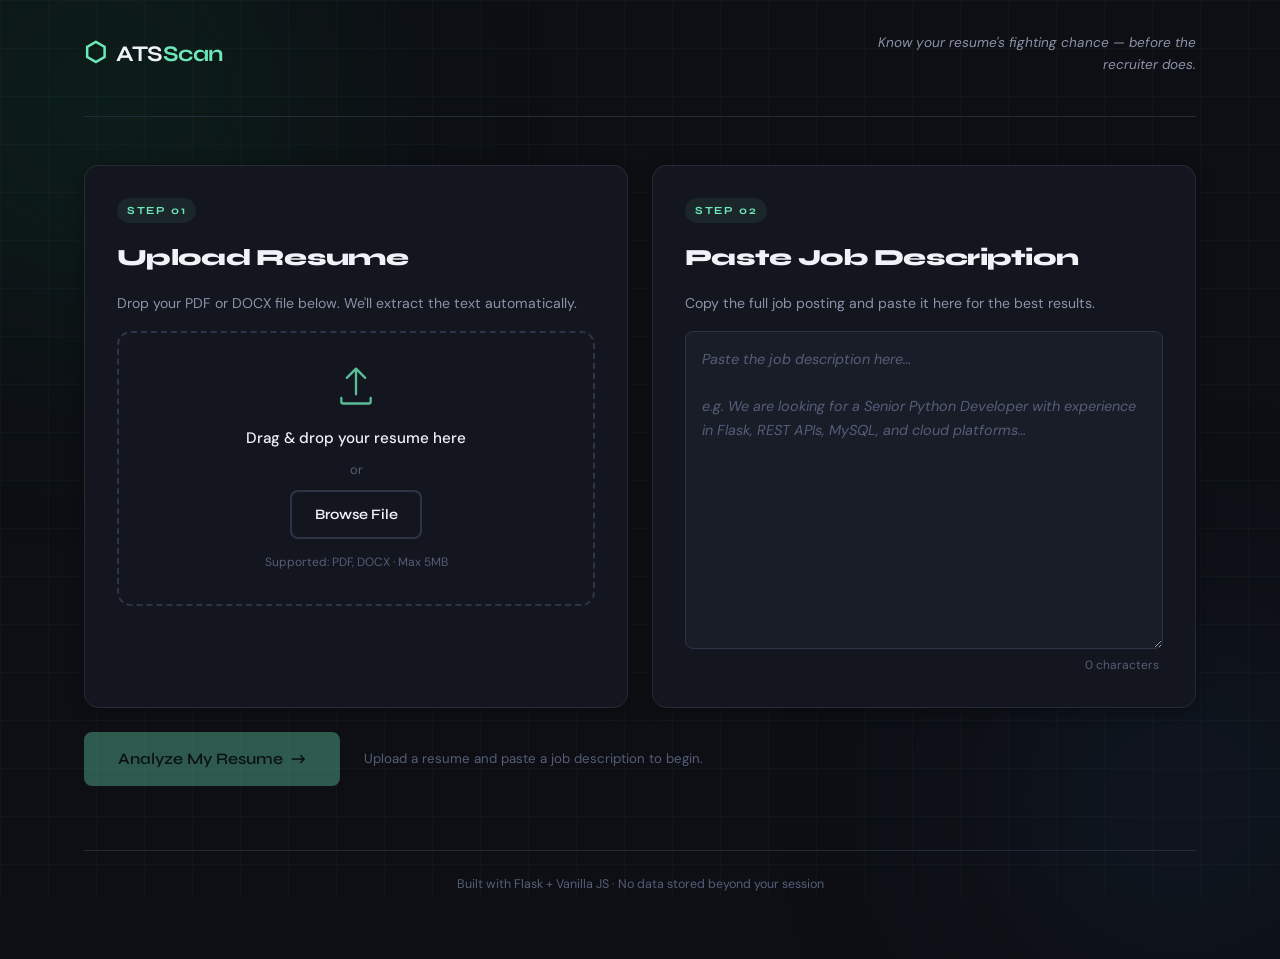
==== frontend/index.html @ 2d6830f8 "to make work now" ====
<!DOCTYPE html>
<html lang="en">
<head>
  <meta charset="UTF-8" />
  <meta name="viewport" content="width=device-width, initial-scale=1.0" />
  <title>ATS Resume Scanner</title>
  <link rel="preconnect" href="https://fonts.googleapis.com" />
  <link rel="preconnect" href="https://fonts.gstatic.com" crossorigin />
  <link href="https://fonts.googleapis.com/css2?family=Syne:wght@400;600;700;800&family=DM+Sans:ital,opsz,wght@0,9..40,300;0,9..40,400;0,9..40,500;1,9..40,300&display=swap" rel="stylesheet" />
  <link rel="stylesheet" href="css/style.css" />
</head>
<body>

  <!-- Background decoration -->
  <div class="bg-grid"></div>
  <div class="bg-blob blob-1"></div>
  <div class="bg-blob blob-2"></div>

  <div class="app-wrapper">

    <!-- Header -->
    <header class="site-header">
      <div class="logo">
        <span class="logo-icon">⬡</span>
        <span class="logo-text">ATS<strong>Scan</strong></span>
      </div>
      <p class="tagline">Know your resume's fighting chance — before the recruiter does.</p>
    </header>

    <!-- Main content -->
    <main class="main-grid">

      <!-- Left column: Upload -->
      <section class="card card--upload" id="upload-section">
        <div class="card-label">STEP 01</div>
        <h2 class="card-title">Upload Resume</h2>
        <p class="card-desc">Drop your PDF or DOCX file below. We'll extract the text automatically.</p>

        <div class="drop-zone" id="drop-zone">
          <div class="drop-icon">
            <svg viewBox="0 0 48 48" fill="none" xmlns="http://www.w3.org/2000/svg">
              <path d="M24 4L24 32M24 4L14 14M24 4L34 14" stroke="currentColor" stroke-width="2.5" stroke-linecap="round" stroke-linejoin="round"/>
              <path d="M8 36V40C8 41.1 8.9 42 10 42H38C39.1 42 40 41.1 40 40V36" stroke="currentColor" stroke-width="2.5" stroke-linecap="round"/>
            </svg>
          </div>
          <p class="drop-label">Drag &amp; drop your resume here</p>
          <p class="drop-sub">or</p>
          <label class="btn btn--outline" for="resume-file">Browse File</label>
          <input type="file" id="resume-file" accept=".pdf,.docx" hidden />
          <p class="drop-formats">Supported: PDF, DOCX · Max 5MB</p>
        </div>

        <div class="file-preview hidden" id="file-preview">
          <span class="file-icon">📄</span>
          <span class="file-name" id="file-name-display"></span>
          <button class="remove-file" id="remove-file" title="Remove file">✕</button>
        </div>

        <div class="upload-status hidden" id="upload-status">
          <div class="status-bar">
            <div class="status-fill" id="status-fill"></div>
          </div>
          <p class="status-text" id="status-text">Uploading…</p>
        </div>

        <div class="upload-success hidden" id="upload-success">
          <span class="success-badge">✓ Resume parsed successfully</span>
          <span class="resume-id-tag" id="resume-id-tag"></span>
        </div>
      </section>

      <!-- Right column: Job Description -->
      <section class="card card--jd" id="jd-section">
        <div class="card-label">STEP 02</div>
        <h2 class="card-title">Paste Job Description</h2>
        <p class="card-desc">Copy the full job posting and paste it here for the best results.</p>

        <div class="textarea-wrapper">
          <textarea
            id="job-description"
            class="jd-textarea"
            placeholder="Paste the job description here…&#10;&#10;e.g. We are looking for a Senior Python Developer with experience in Flask, REST APIs, MySQL, and cloud platforms…"
            rows="12"
          ></textarea>
          <div class="char-counter"><span id="char-count">0</span> characters</div>
        </div>
      </section>

      <!-- CTA row -->
      <div class="cta-row">
        <button class="btn btn--primary btn--large" id="analyze-btn" disabled>
          <span class="btn-text">Analyze My Resume</span>
          <span class="btn-arrow">→</span>
        </button>
        <p class="cta-hint" id="cta-hint">Upload a resume and paste a job description to begin.</p>
      </div>

    </main>

    <!-- Error toast -->
    <div class="toast toast--error hidden" id="error-toast">
      <span class="toast-icon">⚠</span>
      <span class="toast-msg" id="toast-msg">Something went wrong.</span>
      <button class="toast-close" id="toast-close">✕</button>
    </div>

    <footer class="site-footer">
      <p>Built with Flask + Vanilla JS · No data stored beyond your session</p>
    </footer>
  </div>

  <script src="js/upload.js"></script>
  <script src="js/ats_score.js"></script>
</body>
</html>
---- frontend/css/style.css ----
/* =========================================================
   ATS Scanner — style.css
   Design: Dark industrial-editorial with sharp accents
   Fonts: Syne (display) + DM Sans (body)
   ========================================================= */

/* ── Variables ─────────────────────────────────────────── */
:root {
  --bg:           #0d0f14;
  --bg-card:      #13161e;
  --bg-card-alt:  #191d28;
  --border:       #252a38;
  --border-light: #2e3447;

  --accent:       #6ee7b7;   /* emerald-300 */
  --accent-dim:   #34d399;
  --danger:       #f87171;
  --warn:         #fbbf24;

  --text-primary: #f0f2f8;
  --text-secondary:#8b93aa;
  --text-muted:   #555e78;

  --font-display: 'Syne', sans-serif;
  --font-body:    'DM Sans', sans-serif;

  --radius:       14px;
  --radius-sm:    8px;
  --radius-pill:  999px;

  --shadow:       0 4px 32px rgba(0,0,0,.45);
  --shadow-card:  0 2px 16px rgba(0,0,0,.35);
}

/* ── Reset ─────────────────────────────────────────────── */
*, *::before, *::after { box-sizing: border-box; margin: 0; padding: 0; }
html { font-size: 16px; scroll-behavior: smooth; }
body {
  font-family: var(--font-body);
  background: var(--bg);
  color: var(--text-primary);
  min-height: 100vh;
  overflow-x: hidden;
  line-height: 1.6;
}

/* ── Background decorations ─────────────────────────────── */
.bg-grid {
  position: fixed; inset: 0; z-index: 0; pointer-events: none;
  background-image:
    linear-gradient(rgba(110,231,183,.03) 1px, transparent 1px),
    linear-gradient(90deg, rgba(110,231,183,.03) 1px, transparent 1px);
  background-size: 48px 48px;
}
.bg-blob {
  position: fixed; border-radius: 50%; filter: blur(120px);
  pointer-events: none; z-index: 0; opacity: .35;
}
.blob-1 {
  width: 600px; height: 600px;
  top: -200px; left: -200px;
  background: radial-gradient(circle, #0d5c38 0%, transparent 70%);
}
.blob-2 {
  width: 500px; height: 500px;
  bottom: -150px; right: -150px;
  background: radial-gradient(circle, #1e3a5f 0%, transparent 70%);
}

/* ── Layout wrapper ─────────────────────────────────────── */
.app-wrapper {
  position: relative; z-index: 1;
  max-width: 1160px;
  margin: 0 auto;
  padding: 2rem 1.5rem 4rem;
}

/* ── Header ─────────────────────────────────────────────── */
.site-header {
  display: flex; align-items: center; gap: 1.5rem;
  padding-bottom: 2.5rem;
  border-bottom: 1px solid var(--border);
  margin-bottom: 3rem;
  flex-wrap: wrap;
}
.logo {
  display: flex; align-items: center; gap: .6rem;
  font-family: var(--font-display);
  font-size: 1.4rem; font-weight: 700;
  letter-spacing: -.02em;
}
.logo-icon { font-size: 1.6rem; color: var(--accent); }
.logo-text strong { color: var(--accent); }
.tagline {
  font-size: .85rem; color: var(--text-secondary);
  font-style: italic; margin-left: auto;
  max-width: 320px; text-align: right;
}

/* ── Main grid ───────────────────────────────────────────── */
.main-grid {
  display: grid;
  grid-template-columns: 1fr 1fr;
  grid-template-rows: auto auto;
  gap: 1.5rem;
}

/* ── Cards ───────────────────────────────────────────────── */
.card {
  background: var(--bg-card);
  border: 1px solid var(--border);
  border-radius: var(--radius);
  padding: 2rem;
  box-shadow: var(--shadow-card);
  display: flex; flex-direction: column; gap: 1rem;
  transition: border-color .25s;
}
.card:hover { border-color: var(--border-light); }

.card-label {
  font-family: var(--font-display);
  font-size: .68rem; font-weight: 700;
  letter-spacing: .14em;
  color: var(--accent);
  background: rgba(110,231,183,.08);
  display: inline-block;
  padding: .25rem .65rem;
  border-radius: var(--radius-pill);
  width: fit-content;
}
.card-title {
  font-family: var(--font-display);
  font-size: 1.45rem; font-weight: 800;
  color: var(--text-primary);
  letter-spacing: -.03em;
}
.card-desc { font-size: .88rem; color: var(--text-secondary); }

/* ── Drop zone ──────────────────────────────────────────── */
.drop-zone {
  border: 2px dashed var(--border-light);
  border-radius: var(--radius);
  padding: 2rem 1rem;
  text-align: center;
  cursor: pointer;
  transition: border-color .2s, background .2s;
  display: flex; flex-direction: column; align-items: center; gap: .6rem;
}
.drop-zone:hover,
.drop-zone.drag-over {
  border-color: var(--accent);
  background: rgba(110,231,183,.04);
}
.drop-icon { color: var(--accent); width: 44px; opacity: .8; }
.drop-icon svg { width: 100%; height: auto; }
.drop-label { font-weight: 500; font-size: .95rem; }
.drop-sub { font-size: .8rem; color: var(--text-muted); }
.drop-formats { font-size: .75rem; color: var(--text-muted); margin-top: .25rem; }

/* ── File preview ───────────────────────────────────────── */
.file-preview {
  display: flex; align-items: center; gap: .75rem;
  background: var(--bg-card-alt);
  border: 1px solid var(--border-light);
  border-radius: var(--radius-sm);
  padding: .75rem 1rem;
  font-size: .88rem;
}
.file-icon { font-size: 1.2rem; }
.file-name { flex: 1; word-break: break-all; }
.remove-file {
  background: none; border: none; color: var(--text-muted);
  cursor: pointer; font-size: 1rem;
  transition: color .15s;
}
.remove-file:hover { color: var(--danger); }

/* ── Upload status bar ──────────────────────────────────── */
.upload-status { display: flex; flex-direction: column; gap: .5rem; }
.status-bar {
  width: 100%; height: 5px;
  background: var(--border); border-radius: 99px; overflow: hidden;
}
.status-fill {
  height: 100%;
  background: linear-gradient(90deg, var(--accent), var(--accent-dim));
  border-radius: 99px;
  width: 0;
  transition: width .4s ease;
}
.status-text { font-size: .82rem; color: var(--text-secondary); }

/* ── Upload success ─────────────────────────────────────── */
.upload-success {
  display: flex; align-items: center; gap: .75rem; flex-wrap: wrap;
}
.success-badge {
  background: rgba(110,231,183,.12);
  color: var(--accent);
  border: 1px solid rgba(110,231,183,.25);
  border-radius: var(--radius-pill);
  padding: .3rem .8rem;
  font-size: .82rem; font-weight: 600;
}
.resume-id-tag {
  font-size: .78rem; color: var(--text-muted);
  font-family: monospace;
}

/* ── Textarea ───────────────────────────────────────────── */
.textarea-wrapper { position: relative; display: flex; flex-direction: column; gap: .4rem; }
.jd-textarea {
  width: 100%; resize: vertical;
  background: var(--bg-card-alt);
  border: 1px solid var(--border-light);
  border-radius: var(--radius-sm);
  color: var(--text-primary);
  font-family: var(--font-body);
  font-size: .9rem; line-height: 1.65;
  padding: 1rem;
  transition: border-color .2s;
  min-height: 200px;
}
.jd-textarea::placeholder { color: var(--text-muted); font-style: italic; }
.jd-textarea:focus { outline: none; border-color: var(--accent); }
.char-counter {
  font-size: .75rem; color: var(--text-muted);
  text-align: right; padding-right: .25rem;
}

/* ── CTA row ────────────────────────────────────────────── */
.cta-row {
  grid-column: 1 / -1;
  display: flex; align-items: center; gap: 1.5rem;
  flex-wrap: wrap;
}
.cta-hint { font-size: .83rem; color: var(--text-muted); }

/* ── Buttons ────────────────────────────────────────────── */
.btn {
  display: inline-flex; align-items: center; gap: .5rem;
  padding: .7rem 1.4rem;
  border-radius: var(--radius-sm);
  font-family: var(--font-display);
  font-size: .9rem; font-weight: 600;
  cursor: pointer; text-decoration: none;
  border: 2px solid transparent;
  transition: all .2s;
  white-space: nowrap;
}
.btn--primary {
  background: var(--accent);
  color: #0a1a12;
  border-color: var(--accent);
}
.btn--primary:hover:not(:disabled) {
  background: var(--accent-dim);
  border-color: var(--accent-dim);
  transform: translateY(-1px);
  box-shadow: 0 6px 20px rgba(110,231,183,.3);
}
.btn--primary:disabled {
  opacity: .35; cursor: not-allowed; transform: none; box-shadow: none;
}
.btn--outline {
  background: transparent;
  color: var(--text-primary);
  border-color: var(--border-light);
}
.btn--outline:hover {
  border-color: var(--accent);
  color: var(--accent);
}
.btn--large { padding: .9rem 2rem; font-size: 1rem; }
.btn--sm    { padding: .4rem .9rem; font-size: .8rem; }
.btn-arrow  { font-size: 1.1rem; transition: transform .2s; }
.btn--primary:hover .btn-arrow { transform: translateX(4px); }

/* ── Toast ──────────────────────────────────────────────── */
.toast {
  position: fixed; bottom: 2rem; left: 50%; transform: translateX(-50%);
  display: flex; align-items: center; gap: .75rem;
  padding: .85rem 1.25rem;
  border-radius: var(--radius-sm);
  font-size: .88rem; font-weight: 500;
  box-shadow: var(--shadow);
  z-index: 999;
  min-width: 280px; max-width: 480px;
  animation: slideUp .25s ease;
}
.toast--error {
  background: #2a1111;
  border: 1px solid #7f2020;
  color: var(--danger);
}
.toast-icon { font-size: 1rem; }
.toast-msg  { flex: 1; }
.toast-close {
  background: none; border: none; color: inherit;
  cursor: pointer; opacity: .6; font-size: .9rem;
}
.toast-close:hover { opacity: 1; }

/* ── Footer ─────────────────────────────────────────────── */
.site-footer {
  margin-top: 4rem; padding-top: 1.5rem;
  border-top: 1px solid var(--border);
  text-align: center;
  font-size: .78rem; color: var(--text-muted);
}

/* ── Utilities ──────────────────────────────────────────── */
.hidden { display: none !important; }

@keyframes slideUp {
  from { opacity: 0; transform: translateX(-50%) translateY(12px); }
  to   { opacity: 1; transform: translateX(-50%) translateY(0); }
}
@keyframes fadeIn {
  from { opacity: 0; transform: translateY(10px); }
  to   { opacity: 1; transform: translateY(0); }
}

/* ═══════════════════════════════════════════════════════════
   RESULTS PAGE
   ═══════════════════════════════════════════════════════════ */

/* Loading spinner */
.result-loading {
  display: flex; flex-direction: column; align-items: center;
  justify-content: center; gap: 1.25rem;
  min-height: 40vh;
  color: var(--text-secondary);
  font-size: .95rem;
}
.spinner {
  width: 44px; height: 44px;
  border: 3px solid var(--border-light);
  border-top-color: var(--accent);
  border-radius: 50%;
  animation: spin .7s linear infinite;
}
@keyframes spin { to { transform: rotate(360deg); } }

/* Error state */
.result-error {
  display: flex; flex-direction: column; align-items: center;
  text-align: center; gap: .75rem;
  min-height: 40vh; justify-content: center;
  color: var(--text-secondary);
}
.error-emoji { font-size: 3rem; }
.result-error h2 {
  font-family: var(--font-display); font-size: 1.5rem;
  color: var(--text-primary);
}

/* Results wrapper */
.results-wrapper {
  display: flex; flex-direction: column; gap: 2.5rem;
  animation: fadeIn .4s ease;
}

/* Score hero */
.score-hero {
  display: flex; align-items: center; gap: 3rem;
  background: var(--bg-card);
  border: 1px solid var(--border);
  border-radius: var(--radius);
  padding: 2.5rem;
  box-shadow: var(--shadow-card);
  flex-wrap: wrap;
}

/* Score ring */
.score-ring-container {
  position: relative; width: 180px; height: 180px; flex-shrink: 0;
}
.score-ring {
  width: 100%; height: 100%;
  transform: rotate(-90deg);
}
.ring-bg {
  fill: none;
  stroke: var(--border-light);
  stroke-width: 12;
}
.ring-fill {
  fill: none;
  stroke: var(--accent);
  stroke-width: 12;
  stroke-linecap: round;
  stroke-dasharray: 502.65; /* 2π × 80 */
  stroke-dashoffset: 502.65;
  transition: stroke-dashoffset 1.4s cubic-bezier(.4,0,.2,1),
              stroke .4s;
}
.score-center {
  position: absolute; inset: 0;
  display: flex; flex-direction: column; align-items: center; justify-content: center;
}
.score-number {
  font-family: var(--font-display);
  font-size: 2.8rem; font-weight: 800;
  line-height: 1; color: var(--text-primary);
}
.score-label {
  font-size: .75rem; color: var(--text-muted); margin-top: .1rem;
}

/* Score meta */
.score-meta { flex: 1; display: flex; flex-direction: column; gap: 1rem; }
.score-headline {
  font-family: var(--font-display);
  font-size: 1.9rem; font-weight: 800;
  letter-spacing: -.03em;
  color: var(--text-primary);
}
.score-sub { font-size: .92rem; color: var(--text-secondary); max-width: 420px; }

.score-pills { display: flex; gap: 1rem; flex-wrap: wrap; }
.pill {
  display: flex; flex-direction: column; align-items: center;
  padding: .8rem 1.4rem;
  border-radius: var(--radius-sm);
  border: 1px solid;
}
.pill--green {
  background: rgba(110,231,183,.07);
  border-color: rgba(110,231,183,.2);
  color: var(--accent);
}
.pill--red {
  background: rgba(248,113,113,.07);
  border-color: rgba(248,113,113,.2);
  color: var(--danger);
}
.pill-num {
  font-family: var(--font-display);
  font-size: 1.8rem; font-weight: 800; line-height: 1;
}
.pill-label { font-size: .75rem; color: var(--text-secondary); margin-top: .2rem; }

/* Keywords grid */
.keywords-grid {
  display: grid; grid-template-columns: 1fr 1fr; gap: 1.5rem;
}
.kw-card {
  background: var(--bg-card);
  border: 1px solid var(--border);
  border-radius: var(--radius);
  padding: 1.75rem;
  display: flex; flex-direction: column; gap: 1rem;
  box-shadow: var(--shadow-card);
}
.kw-card-header {
  display: flex; align-items: center; justify-content: space-between; gap: .75rem;
}
.kw-badge {
  font-family: var(--font-display);
  font-size: .72rem; font-weight: 700; letter-spacing: .1em;
  padding: .25rem .7rem;
  border-radius: var(--radius-pill);
}
.kw-badge--matched {
  background: rgba(110,231,183,.12); color: var(--accent);
  border: 1px solid rgba(110,231,183,.25);
}
.kw-badge--missing {
  background: rgba(248,113,113,.1); color: var(--danger);
  border: 1px solid rgba(248,113,113,.25);
}
.kw-count { font-size: .78rem; color: var(--text-muted); }

.kw-list {
  display: flex; flex-wrap: wrap; gap: .5rem;
  max-height: 300px; overflow-y: auto;
}
.kw-list::-webkit-scrollbar { width: 4px; }
.kw-list::-webkit-scrollbar-track { background: transparent; }
.kw-list::-webkit-scrollbar-thumb { background: var(--border-light); border-radius: 99px; }

.kw-tag {
  font-size: .78rem;
  padding: .28rem .7rem;
  border-radius: var(--radius-pill);
  font-weight: 500;
  animation: fadeIn .3s ease both;
}
.kw-tag--matched {
  background: rgba(110,231,183,.1);
  color: var(--accent);
  border: 1px solid rgba(110,231,183,.2);
}
.kw-tag--missing {
  background: rgba(248,113,113,.08);
  color: var(--danger);
  border: 1px solid rgba(248,113,113,.2);
}
.kw-tip {
  font-size: .8rem; color: var(--text-muted);
  background: rgba(251,191,36,.05);
  border: 1px solid rgba(251,191,36,.15);
  border-radius: var(--radius-sm);
  padding: .65rem .9rem;
}

/* Result actions */
.result-actions {
  display: flex; gap: 1rem; flex-wrap: wrap;
}

/* ── Responsive ─────────────────────────────────────────── */
@media (max-width: 780px) {
  .main-grid { grid-template-columns: 1fr; }
  .keywords-grid { grid-template-columns: 1fr; }
  .score-hero { flex-direction: column; align-items: flex-start; gap: 1.5rem; }
  .tagline { display: none; }
}
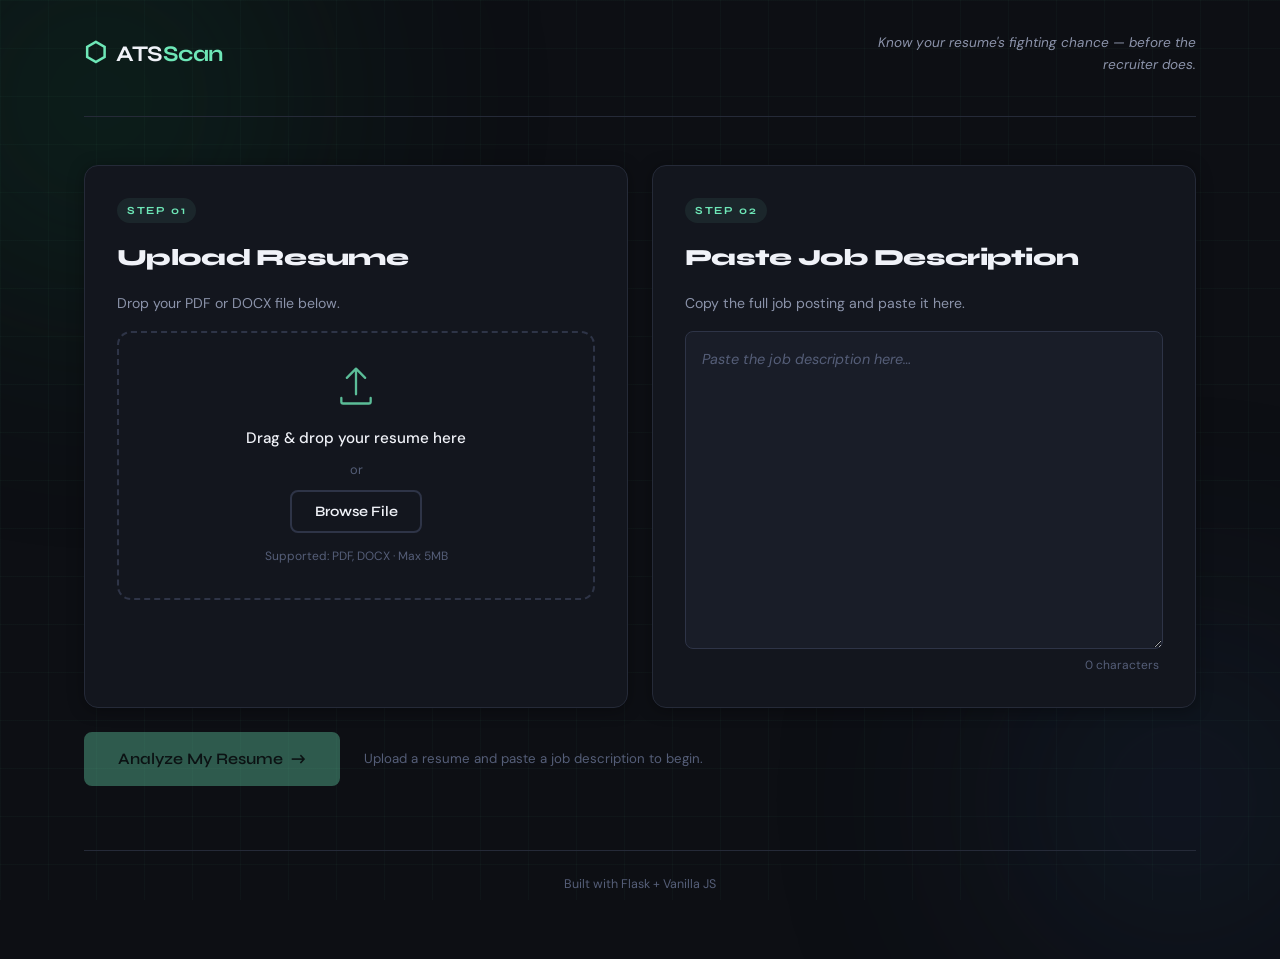
==== commit a2f41bdf: "working but still to add some feature" ====
--- a/frontend/index.html
+++ b/frontend/index.html
@@ -11,14 +11,12 @@
 </head>
 <body>
 
-  <!-- Background decoration -->
   <div class="bg-grid"></div>
   <div class="bg-blob blob-1"></div>
   <div class="bg-blob blob-2"></div>
 
   <div class="app-wrapper">
 
-    <!-- Header -->
     <header class="site-header">
       <div class="logo">
         <span class="logo-icon">⬡</span>
@@ -27,14 +25,12 @@
       <p class="tagline">Know your resume's fighting chance — before the recruiter does.</p>
     </header>
 
-    <!-- Main content -->
     <main class="main-grid">
 
-      <!-- Left column: Upload -->
       <section class="card card--upload" id="upload-section">
         <div class="card-label">STEP 01</div>
         <h2 class="card-title">Upload Resume</h2>
-        <p class="card-desc">Drop your PDF or DOCX file below. We'll extract the text automatically.</p>
+        <p class="card-desc">Drop your PDF or DOCX file below.</p>
 
         <div class="drop-zone" id="drop-zone">
           <div class="drop-icon">
@@ -45,7 +41,7 @@
           </div>
           <p class="drop-label">Drag &amp; drop your resume here</p>
           <p class="drop-sub">or</p>
-          <label class="btn btn--outline" for="resume-file">Browse File</label>
+          <button id="browse-btn" class="btn btn--outline" type="button">Browse File</button>
           <input type="file" id="resume-file" accept=".pdf,.docx" hidden />
           <p class="drop-formats">Supported: PDF, DOCX · Max 5MB</p>
         </div>
@@ -53,7 +49,7 @@
         <div class="file-preview hidden" id="file-preview">
           <span class="file-icon">📄</span>
           <span class="file-name" id="file-name-display"></span>
-          <button class="remove-file" id="remove-file" title="Remove file">✕</button>
+          <button class="remove-file" id="remove-file" type="button" title="Remove file">✕</button>
         </div>
 
         <div class="upload-status hidden" id="upload-status">
@@ -69,26 +65,24 @@
         </div>
       </section>
 
-      <!-- Right column: Job Description -->
       <section class="card card--jd" id="jd-section">
         <div class="card-label">STEP 02</div>
         <h2 class="card-title">Paste Job Description</h2>
-        <p class="card-desc">Copy the full job posting and paste it here for the best results.</p>
+        <p class="card-desc">Copy the full job posting and paste it here.</p>
 
         <div class="textarea-wrapper">
           <textarea
             id="job-description"
             class="jd-textarea"
-            placeholder="Paste the job description here…&#10;&#10;e.g. We are looking for a Senior Python Developer with experience in Flask, REST APIs, MySQL, and cloud platforms…"
+            placeholder="Paste the job description here…"
             rows="12"
           ></textarea>
           <div class="char-counter"><span id="char-count">0</span> characters</div>
         </div>
       </section>
 
-      <!-- CTA row -->
       <div class="cta-row">
-        <button class="btn btn--primary btn--large" id="analyze-btn" disabled>
+        <button class="btn btn--primary btn--large" id="analyze-btn" disabled type="button">
           <span class="btn-text">Analyze My Resume</span>
           <span class="btn-arrow">→</span>
         </button>
@@ -97,19 +91,230 @@
 
     </main>
 
-    <!-- Error toast -->
     <div class="toast toast--error hidden" id="error-toast">
       <span class="toast-icon">⚠</span>
       <span class="toast-msg" id="toast-msg">Something went wrong.</span>
-      <button class="toast-close" id="toast-close">✕</button>
+      <button class="toast-close" id="toast-close" type="button">✕</button>
     </div>
 
     <footer class="site-footer">
-      <p>Built with Flask + Vanilla JS · No data stored beyond your session</p>
+      <p>Built with Flask + Vanilla JS</p>
     </footer>
   </div>
 
-  <script src="js/upload.js"></script>
-  <script src="js/ats_score.js"></script>
+  <script>
+    const API_BASE = "http://127.0.0.1:5000";
+
+    const fileInput       = document.getElementById("resume-file");
+    const browseBtn       = document.getElementById("browse-btn");
+    const dropZone        = document.getElementById("drop-zone");
+    const filePreview     = document.getElementById("file-preview");
+    const fileNameDisplay = document.getElementById("file-name-display");
+    const removeFileBtn   = document.getElementById("remove-file");
+    const uploadStatus    = document.getElementById("upload-status");
+    const statusFill      = document.getElementById("status-fill");
+    const statusText      = document.getElementById("status-text");
+    const uploadSuccess   = document.getElementById("upload-success");
+    const resumeIdTag     = document.getElementById("resume-id-tag");
+    const analyzeBtn      = document.getElementById("analyze-btn");
+    const ctaHint         = document.getElementById("cta-hint");
+    const jdTextarea      = document.getElementById("job-description");
+    const charCount       = document.getElementById("char-count");
+
+    let currentResumeId = null;
+    let jdReady = false;
+
+    // Browse button — only this opens file picker
+    browseBtn.addEventListener("click", function(e) {
+      e.preventDefault();
+      e.stopPropagation();
+      fileInput.click();
+    });
+
+    // File selected
+    fileInput.addEventListener("change", function() {
+      if (fileInput.files && fileInput.files.length > 0) {
+        handleFile(fileInput.files[0]);
+      }
+    });
+
+    // Drag over
+    dropZone.addEventListener("dragover", function(e) {
+      e.preventDefault();
+      e.stopPropagation();
+      dropZone.classList.add("drag-over");
+    });
+
+    // Drag leave
+    dropZone.addEventListener("dragleave", function(e) {
+      e.preventDefault();
+      dropZone.classList.remove("drag-over");
+    });
+
+    // Drop
+    dropZone.addEventListener("drop", function(e) {
+      e.preventDefault();
+      e.stopPropagation();
+      dropZone.classList.remove("drag-over");
+      const files = e.dataTransfer.files;
+      if (files && files.length > 0) {
+        handleFile(files[0]);
+      }
+    });
+
+    // Remove file
+    removeFileBtn.addEventListener("click", function(e) {
+      e.preventDefault();
+      e.stopPropagation();
+      resetUpload();
+    });
+
+    // JD textarea
+    jdTextarea.addEventListener("input", function() {
+      charCount.textContent = jdTextarea.value.length;
+      jdReady = jdTextarea.value.trim().length >= 30;
+      updateAnalyzeButton();
+    });
+
+    // Analyze button
+    analyzeBtn.addEventListener("click", function(e) {
+      e.preventDefault();
+      runAnalysis();
+    });
+
+    function handleFile(file) {
+      console.log("File received:", file.name, file.size);
+
+      if (!/\.(pdf|docx)$/i.test(file.name)) {
+        showToast("Only PDF and DOCX files are supported.");
+        return;
+      }
+      if (file.size > 5 * 1024 * 1024) {
+        showToast("File too large. Max 5MB.");
+        return;
+      }
+
+      fileNameDisplay.textContent = file.name;
+      show(filePreview);
+      hide(uploadSuccess);
+      hide(uploadStatus);
+      uploadResume(file);
+    }
+
+    async function uploadResume(file) {
+      console.log("Starting upload...");
+      const formData = new FormData();
+      formData.append("file", file);
+
+      show(uploadStatus);
+      setBar(30);
+      statusText.textContent = "Uploading…";
+
+      try {
+        setBar(60);
+        console.log("Sending to Flask...");
+
+        const res = await fetch(API_BASE + "/upload-resume", {
+          method: "POST",
+          body: formData
+        });
+
+        setBar(90);
+        console.log("Response status:", res.status);
+
+        const data = await res.json();
+        console.log("Response data:", JSON.stringify(data));
+
+        if (!res.ok) {
+          throw new Error(data.error || "Upload failed.");
+        }
+
+        setBar(100);
+        statusText.textContent = "Done!";
+        currentResumeId = data.resume_id;
+        console.log("Resume ID:", currentResumeId);
+
+        setTimeout(function() {
+          hide(uploadStatus);
+          show(uploadSuccess);
+          resumeIdTag.textContent = "Resume ID: " + currentResumeId;
+          updateAnalyzeButton();
+          console.log("UI updated, analyze button disabled:", analyzeBtn.disabled);
+        }, 500);
+
+      } catch (err) {
+        console.error("Upload error:", err.message);
+        hide(uploadStatus);
+        showToast("Error: " + err.message);
+        resetUpload();
+      }
+    }
+
+    async function runAnalysis() {
+      const jdText = jdTextarea.value.trim();
+      if (!currentResumeId) { showToast("Upload a resume first."); return; }
+      if (!jdText) { showToast("Paste a job description first."); return; }
+
+      analyzeBtn.disabled = true;
+      analyzeBtn.querySelector(".btn-text").textContent = "Analyzing…";
+
+      try {
+        const res = await fetch(API_BASE + "/calculate-ats", {
+          method: "POST",
+          headers: { "Content-Type": "application/json" },
+          body: JSON.stringify({
+            resume_id: currentResumeId,
+            job_description: jdText
+          })
+        });
+
+        const data = await res.json();
+        if (!res.ok) throw new Error(data.error || "Analysis failed.");
+        window.location.href = "result.html?id=" + data.result_id;
+
+      } catch (err) {
+        analyzeBtn.disabled = false;
+        analyzeBtn.querySelector(".btn-text").textContent = "Analyze My Resume";
+        showToast("Error: " + err.message);
+      }
+    }
+
+    function setBar(pct) { statusFill.style.width = pct + "%"; }
+    function show(el) { el.classList.remove("hidden"); }
+    function hide(el) { el.classList.add("hidden"); }
+
+    function resetUpload() {
+      currentResumeId = null;
+      fileInput.value = "";
+      hide(filePreview);
+      hide(uploadStatus);
+      hide(uploadSuccess);
+      setBar(0);
+      updateAnalyzeButton();
+    }
+
+    function updateAnalyzeButton() {
+      const ready = !!(currentResumeId && jdReady);
+      analyzeBtn.disabled = !ready;
+      if (ready) {
+        ctaHint.textContent = "You're all set — click to analyze!";
+      } else if (!currentResumeId) {
+        ctaHint.textContent = "Upload a resume to continue.";
+      } else {
+        ctaHint.textContent = "Paste a job description to continue.";
+      }
+    }
+
+    function showToast(msg) {
+      const toast = document.getElementById("error-toast");
+      document.getElementById("toast-msg").textContent = msg;
+      toast.classList.remove("hidden");
+      document.getElementById("toast-close").onclick = function() {
+        toast.classList.add("hidden");
+      };
+      setTimeout(function() { toast.classList.add("hidden"); }, 6000);
+    }
+  </script>
+
 </body>
 </html>
